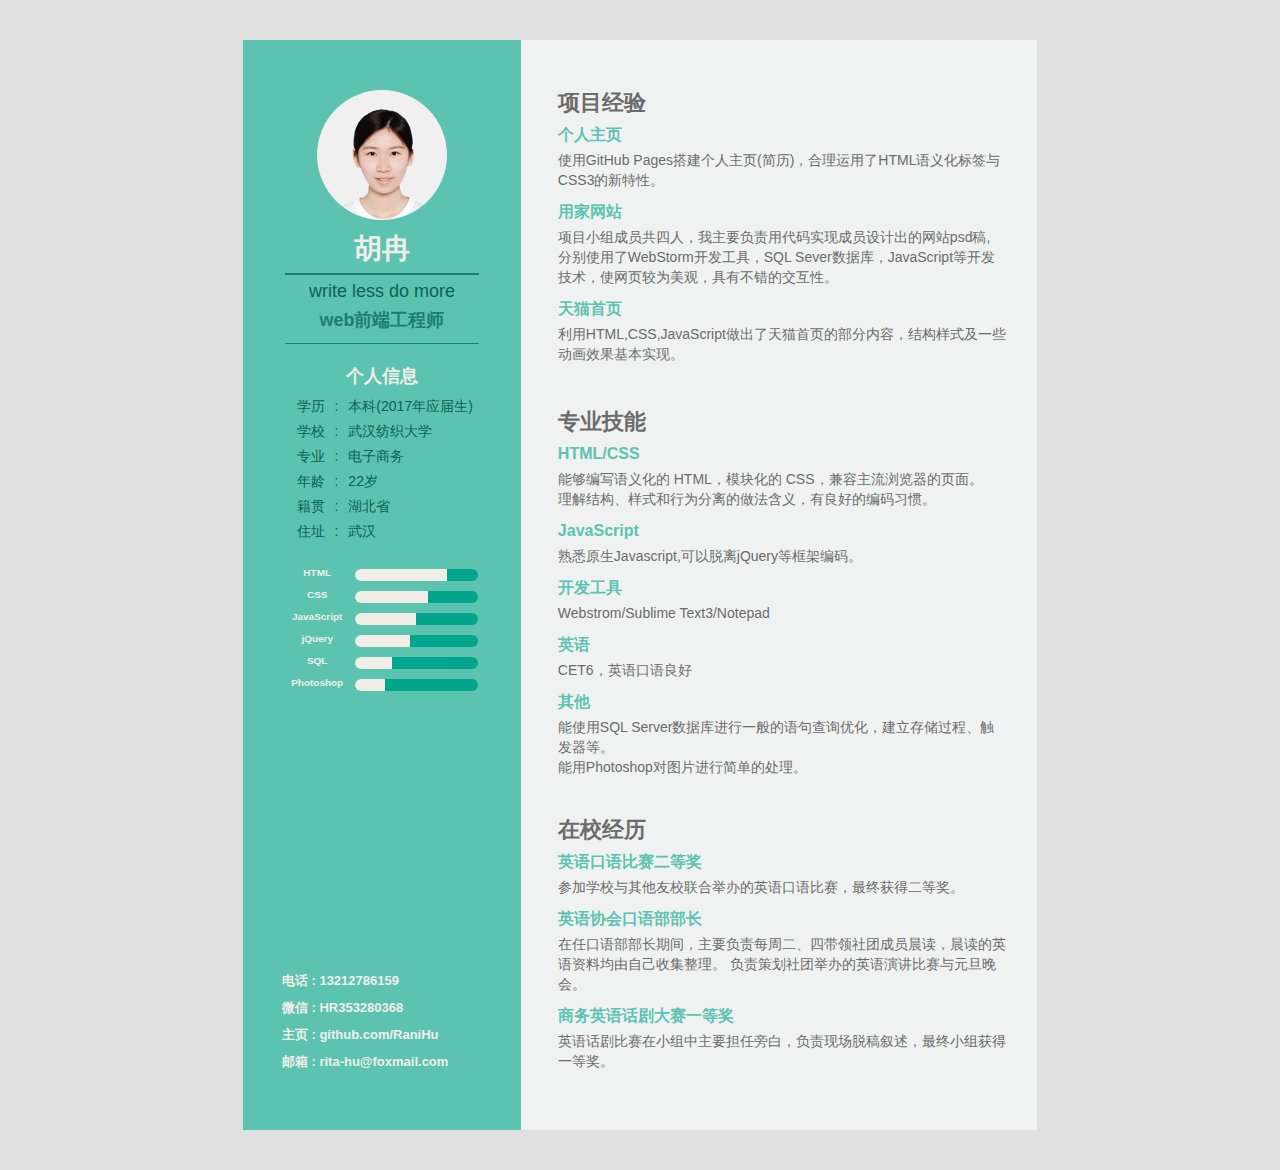
==== index.html @ 0300ed39 "amend experience" ====
<!DOCTYPE html>
<html lang="en">
<head>
    <meta charset="UTF-8">
    <title>胡冉的个人简历</title>
    <link rel="stylesheet"  href="style.css">
</head>
<body>
    <div id="container">
        <!-- 左边个人信息-->
        <div class="sidebar">
            <div class="personal-info">
                <div class="photo">
                    <div class="my-photo"></div>
                    <h2>胡冉</h2>
                </div>
                <div class="job-position">
                    <p>write less do more</p>
                    <h4>web前端工程师</h4>
                </div>
                <div class="basic-info">
                    <h3>个人信息</h3>
                    <ul id="basic-info">
                        <li>学历 : 本科(2017年应届生)</li>
                        <li>学校 : 武汉纺织大学</li>
                        <li>专业 : 电子商务</li>
                        <li>年龄 : 22岁</li>
                        <li>籍贯 : 湖北省</li>
                        <li>住址 : 武汉</li>
                        <li></li>
                    </ul>
                </div>
                <div class="skill">
                    <ul id="skill-tip">
                        <li>
                            <h5 class="skill-name">HTML</h5>
                            <div class="skill-wrap">
                                <div class="skill-bar" style="width:75%" ></div>
                            </div>
                        </li>
                        <li>
                            <h5 class="skill-name">CSS</h5>
                            <div class="skill-wrap">
                                <div class="skill-bar" style="width:60%"></div>
                            </div>
                        </li>
                        <li>
                            <h5 class="skill-name">JavaScript</h5>
                            <div class="skill-wrap">
                                <div class="skill-bar" style="width:50%"></div>
                            </div>
                        </li>
                        <li>
                            <h5 class="skill-name">jQuery</h5>
                            <div class="skill-wrap">
                                <div class="skill-bar" style="width:45%"></div>
                            </div>
                        </li>
                        <li>
                            <h5 class="skill-name">SQL</h5>
                            <div class="skill-wrap">
                                <div class="skill-bar" style="width:30%"></div>
                            </div>
                        </li>
                        <li>
                            <h5 class="skill-name">Photoshop</h5>
                            <div class="skill-wrap">
                                <div class="skill-bar" style="width:25%"></div>
                            </div>
                        </li>
                    </ul>
                </div>
            </div>
            <div class="contact">
                <ul id="contact-me">
                    <li>
                        <p>电话 : 13212786159</p>
                    </li>
                    <li>
                        <p>微信 : HR353280368</p>
                    </li>
                    <li>
                        <p><a href="https://github.com/RaniHu">主页 : github.com/RaniHu</a></p>
                    </li>
                    <li>
                        <p>邮箱 : rita-hu@foxmail.com</p>
                    </li>
                </ul>
            </div>
        </div>
        <!-- 右边个人经历等信息-->
        <div class="main-info">
            <!-- 项目经验-->
            <div class="experience">
                <h1>项目经验</h1>
                <!--<div class="online-cv"><a href="http://ranihu.github.io/CV/">在线简历:ranihu.github.io/CV/</a></div>-->
                <div class="detail-info">
                    <p>个人主页</p>
                    <div class="experience-info">使用GitHub Pages搭建个人主页(简历)，合理运用了HTML语义化标签与CSS3的新特性。</div>
                </div>
                <div class="detail-info">
                    <p>用家网站</p>
                    <div class="experience-info">项目小组成员共四人，我主要负责用代码实现成员设计出的网站psd稿, 分别使用了WebStorm开发工具，SQL Sever数据库，JavaScript等开发技术，使网页较为美观，具有不错的交互性。</div>
                </div>
                <div class="detail-info">
                    <p>天猫首页</p>
                    <div class="experience-info">利用HTML,CSS,JavaScript做出了天猫首页的部分内容，结构样式及一些 动画效果基本实现。</div>
                </div>
            </div>
            <!-- 专业技能-->
            <div class="skill-list">
                <h1>专业技能</h1>
                <div class="detail-info">
                    <p>HTML/CSS</p>
                    <div class="skill-info">
                        <ul>
                        <li>能够编写语义化的 HTML，模块化的 CSS，兼容主流浏览器的页面。</li>
                        <li>理解结构、样式和行为分离的做法含义，有良好的编码习惯。</li>
                        </ul>
                    </div>
                </div>
                <div class="detail-info">
                    <p>JavaScript</p>
                    <div class="skill-info">
                        <ul>
                        <li>熟悉原生Javascript,可以脱离jQuery等框架编码。</li>
                        <!--<li>能运用模块化、面向对象的方式编程。</li>-->
                        </ul>
                    </div>
                </div>
                <div class="detail-info">
                    <p>开发工具</p>
                    <div class="skill-info">
                        <ul>
                        <li>Webstrom/Sublime Text3/Notepad</li>
                        </ul>
                    </div>
                </div>
                <div class="detail-info">
                    <p>英语</p>
                    <div class="skill-info">
                        <ul>
                        <li>CET6，英语口语良好</li>
                        </ul>
                    </div>
                </div>
                <div class="detail-info">
                    <p>其他</p>
                    <div class="skill-info">
                        <ul>
                        <!--<li>在项目中使用过 Less / Sass / TypeScript等预处理/后处理工具。</li>-->
                        <li>能使用SQL Server数据库进行一般的语句查询优化，建立存储过程、触发器等。</li>
                        <li>能用Photoshop对图片进行简单的处理。</li>
                        </ul>
                    </div>
                </div>
            </div>
            <!-- 教育背景/获奖-->
            <div class="award">
                <h1>在校经历</h1>
                <div class="detail-info">
                    <p>英语口语比赛二等奖</p>
                    <div class="award-info">
                        参加学校与其他友校联合举办的英语口语比赛，最终获得二等奖。
                    </div>
                </div>
                <div class="detail-info">
                    <p>英语协会口语部部长</p>
                    <div class="award-info">
                        在任口语部部长期间，主要负责每周二、四带领社团成员晨读，晨读的英语资料均由自己收集整理。
                        负责策划社团举办的英语演讲比赛与元旦晚会。
                    </div>
                </div>
                <div class="detail-info">
                    <p>商务英语话剧大赛一等奖</p>

                    <div class="award-info">
                        英语话剧比赛在小组中主要担任旁白，负责现场脱稿叙述，最终小组获得一等奖。
                    </div>
                </div>
            </div>

    </div>



</body>
</html>
---- style.css ----
*{
    margin: 0;
    padding:0;
}
body{
    font-family: "Microsoft YaHei", tahoma, arial, 'Hiragino Sans GB', '\5b8b\4f53', sans-serif;
    min-width: 1080px;
    background-color:  #e0e0e0;
    cursor: default;


}
li{
    list-style-type: none;
}

/*�������*/
#container{
    width: 794px;
    height: 1090px;
    margin: 40px auto;
    background-color: #f0f2f1;
    position: relative;
}
/*�����������Ϣ*/
.sidebar{
    width:35%;
    height: 100%;
    background-color: #5dc3b1;
    float: left;
}
.sidebar .personal-info{
    width: 100%;
    height: 70%;
    margin-top: 50px;

}
.sidebar h4{
    color:#1d7d71 ;
    text-align: center;
    font-size: 18px;
    /*margin-top: 8px;*/
}
.sidebar .personal-info p{
    text-align: center;
    color: #096254;
    font-size: 18px;
    margin: 6px auto;

}
/*��Ƭ*/
.sidebar .personal-info .photo{
    width: 70%;
    height: 24%;
    margin: 0 auto;
    border-bottom: 2px solid #1d7d71;
    text-align: center;

}
.sidebar .personal-info .photo .my-photo{
    width:130px;
    height: 130px;
    border-radius: 50%;
    margin:auto;
    background: url("img/photo.jpg") no-repeat center  #f0f2f1;
}
.sidebar .personal-info .photo h2{
     color:#f1eee8;
     font-weight: 600;
     font-size: 28px;
     margin-top: 10px;
 }
/*ְλ*/
.sidebar .personal-info .job-position{
    width: 70%;
    height: 7%;
    margin: 0 auto;
    padding-bottom: 8px;
    border-bottom: 1px solid #218175;

}

.sidebar  h3{
    text-align: center;
    color:#f1eee8;
    font-size: 18px;
    margin-top: 20px;
    /*letter-spacing: 1px;*/
}
/*������ϸ��Ϣ*/
.sidebar .basic-info{
    width: 70%;
    height: 24%;
    margin: 15px auto;
    word-spacing: 6px;
    font-size: 14px;
    color: #096254;

}
.sidebar #basic-info{
    margin-top: 10px;
    margin-left: 12px;
}

.sidebar #basic-info li{
    height: 25px;

}

/*���ܵ�*/
.sidebar .personal-info .skill{
    width: 70%;
    height: 30%;
    margin: 0 auto;
    text-align: center;

}

.personal-info .skill #skill-tip{
    margin-top: 15px;
}
.personal-info .skill #skill-tip li{
    display: block;
    float: left;
    width: 100%;
    height: 20px;
    line-height: 20px;
    font-size: 12px;
    margin: 1px auto;

}
.personal-info .skill #skill-tip li .skill-name{
    float: left;
    color: #f1eee8;
    line-height: 20px;
    width: 65px;
    text-align: c;
}

.personal-info .skill #skill-tip li .skill-wrap{
    float: left;
    width: 123px;
    height: 12px;
    border-radius: 15px;
    background-color:#00A58C;
    margin-top: 6px;
    margin-left: 5px;
}
.personal-info .skill #skill-tip li .skill-bar{
    background-color:#f1eee8 ;
    height: 12px;
    border-radius: 15px 0 0 15px;


}

/*��ϵ��ʽ*/
.sidebar .contact{
    width: 85%;
    /*height: 26%;*/
    margin: 0 auto;
    /*border-top: 1px solid #218175;*/
    text-align: center;
}

#contact-me{
    margin-top: 112px;
    margin-left: 18px;
}
#contact-me li{
    height: 15px;
    float: left;
    color: #f1eee8;
    font-weight: bold;
    font-size: 13px;
    text-align: left;
    margin: 6px 0;
}

#contact-me li p{
    float: left;
    line-height: 20px;
}
#contact-me a{
    color: #f1eee8;
    text-decoration: none;
}

/*��Ҫ���˾�������Ϣ*/
.main-info{
    width:65%;
    height: 100%;
    background-color:#f0f2f1 ;
    float: left;

}
.main-info h1{
    font-size: 22px;
    color: #6c6b6b;
    margin:5px 6px ;
}

.main-info p{
    height: 15px;
    font-size:16px;
    font-weight: bold;
    color: #5dc3b1;
    margin: 10px 6px;
    padding-top: 2px;


}
.main-info div{
    font-size: 14px;
    color: #6b6b6b;
    margin-left: 6px;
    margin-top: 8px;
    line-height: 20px;

}
/*�񽱾���*/
.main-info .award{
    height: 24%;
    width: 88%;
    margin: 0 auto;
    padding-top: 15px;

}

/*��Ŀ����*/
.main-info .experience{
    width: 88%;
    height: 27%;
    margin: 0 auto;
    padding-top: 48px;

}

.main-info .detail-info{
    margin: 10px 0;
}
.main-info .experience  h1{
    width: 190px;
    /*float: left;*/
}
.online-cv {
    display: block;
    color: #5dc3b1;
    font-size: 14px;
    font-weight: bold;
}
.online-cv a{
    color: #5dc3b1;
    text-decoration: none;
}

/*�����嵥*/
.main-info .skill-list{
    width: 88%;
    height: 36%;
    margin: 0 auto;
    padding-top: 25px;
}
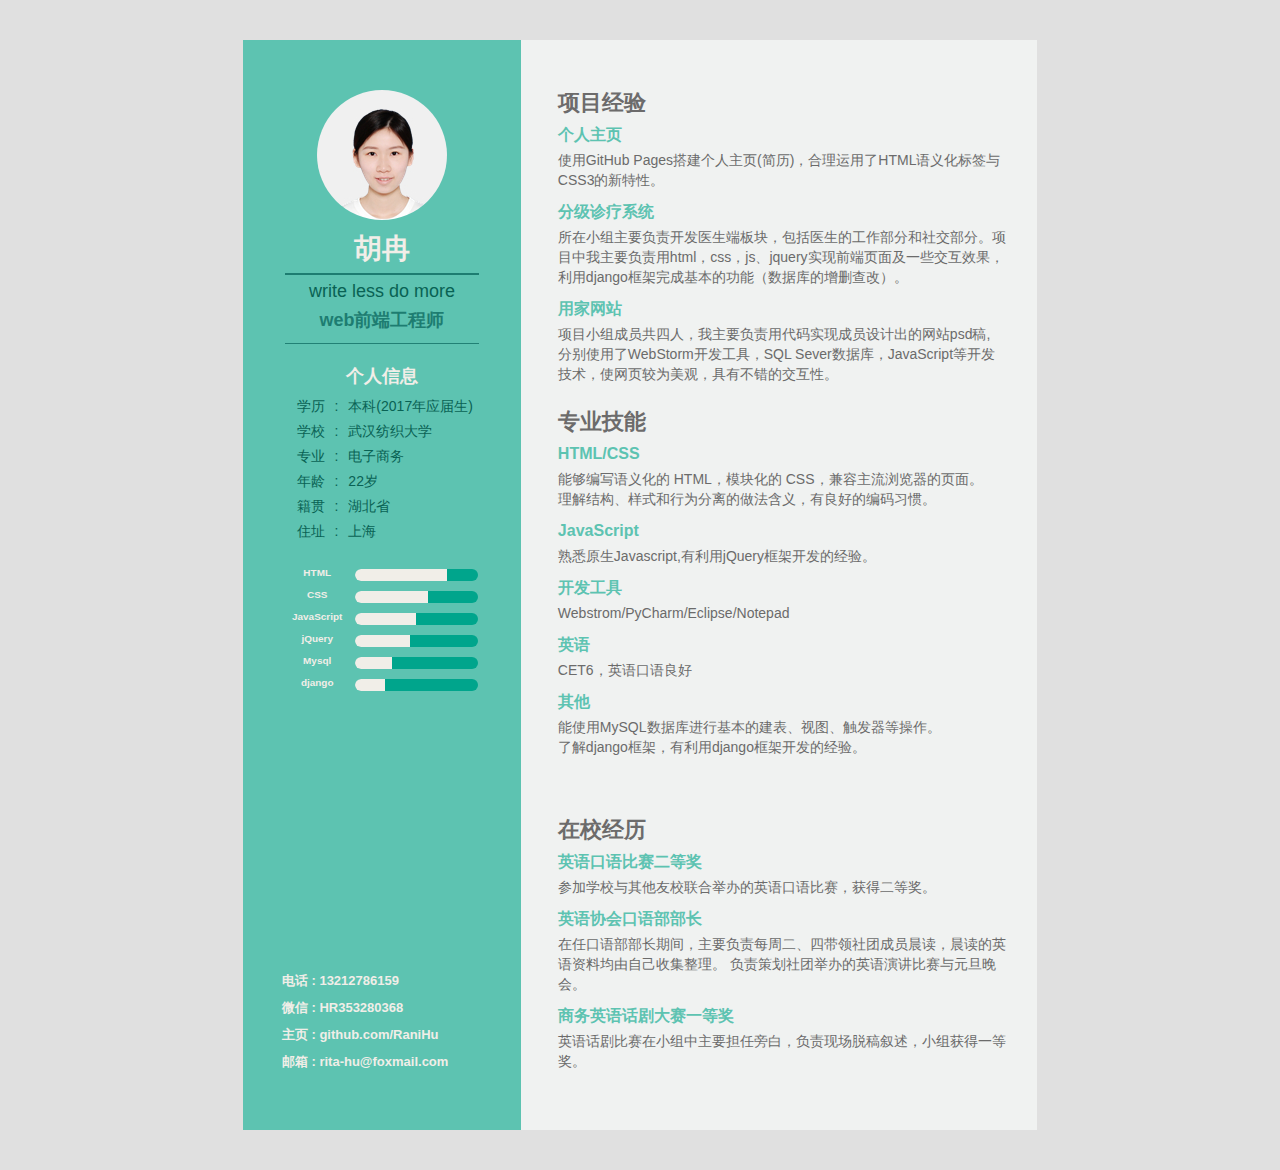
==== commit 35d62271: "add experiences" ====
--- a/index.html
+++ b/index.html
@@ -26,7 +26,7 @@
                         <li>专业 : 电子商务</li>
                         <li>年龄 : 22岁</li>
                         <li>籍贯 : 湖北省</li>
-                        <li>住址 : 武汉</li>
+                        <li>住址 : 上海</li>
                         <li></li>
                     </ul>
                 </div>
@@ -57,13 +57,13 @@
                             </div>
                         </li>
                         <li>
-                            <h5 class="skill-name">SQL</h5>
+                            <h5 class="skill-name">Mysql</h5>
                             <div class="skill-wrap">
                                 <div class="skill-bar" style="width:30%"></div>
                             </div>
                         </li>
                         <li>
-                            <h5 class="skill-name">Photoshop</h5>
+                            <h5 class="skill-name">django</h5>
                             <div class="skill-wrap">
                                 <div class="skill-bar" style="width:25%"></div>
                             </div>
@@ -99,12 +99,12 @@
                     <div class="experience-info">使用GitHub Pages搭建个人主页(简历)，合理运用了HTML语义化标签与CSS3的新特性。</div>
                 </div>
                 <div class="detail-info">
+                    <p>分级诊疗系统</p>
+                    <div class="experience-info">所在小组主要负责开发医生端板块，包括医生的工作部分和社交部分。项目中我主要负责用html，css，js、jquery实现前端页面及一些交互效果，利用django框架完成基本的功能（数据库的增删查改）。</div>
+                </div>
+                <div class="detail-info">
                     <p>用家网站</p>
                     <div class="experience-info">项目小组成员共四人，我主要负责用代码实现成员设计出的网站psd稿, 分别使用了WebStorm开发工具，SQL Sever数据库，JavaScript等开发技术，使网页较为美观，具有不错的交互性。</div>
-                </div>
-                <div class="detail-info">
-                    <p>天猫首页</p>
-                    <div class="experience-info">利用HTML,CSS,JavaScript做出了天猫首页的部分内容，结构样式及一些 动画效果基本实现。</div>
                 </div>
             </div>
             <!-- 专业技能-->
@@ -123,7 +123,7 @@
                     <p>JavaScript</p>
                     <div class="skill-info">
                         <ul>
-                        <li>熟悉原生Javascript,可以脱离jQuery等框架编码。</li>
+                        <li>熟悉原生Javascript,有利用jQuery框架开发的经验。</li>
                         <!--<li>能运用模块化、面向对象的方式编程。</li>-->
                         </ul>
                     </div>
@@ -132,7 +132,7 @@
                     <p>开发工具</p>
                     <div class="skill-info">
                         <ul>
-                        <li>Webstrom/Sublime Text3/Notepad</li>
+                        <li>Webstrom/PyCharm/Eclipse/Notepad</li>
                         </ul>
                     </div>
                 </div>
@@ -149,8 +149,8 @@
                     <div class="skill-info">
                         <ul>
                         <!--<li>在项目中使用过 Less / Sass / TypeScript等预处理/后处理工具。</li>-->
-                        <li>能使用SQL Server数据库进行一般的语句查询优化，建立存储过程、触发器等。</li>
-                        <li>能用Photoshop对图片进行简单的处理。</li>
+                        <li>能使用MySQL数据库进行基本的建表、视图、触发器等操作。</li>
+                        <li>了解django框架，有利用django框架开发的经验。</li>
                         </ul>
                     </div>
                 </div>
@@ -161,7 +161,7 @@
                 <div class="detail-info">
                     <p>英语口语比赛二等奖</p>
                     <div class="award-info">
-                        参加学校与其他友校联合举办的英语口语比赛，最终获得二等奖。
+                        参加学校与其他友校联合举办的英语口语比赛，获得二等奖。
                     </div>
                 </div>
                 <div class="detail-info">
@@ -175,7 +175,7 @@
                     <p>商务英语话剧大赛一等奖</p>
 
                     <div class="award-info">
-                        英语话剧比赛在小组中主要担任旁白，负责现场脱稿叙述，最终小组获得一等奖。
+                        英语话剧比赛在小组中主要担任旁白，负责现场脱稿叙述，小组获得一等奖。
                     </div>
                 </div>
             </div>
@@ -184,5 +184,6 @@
 
 
 
+</div>
 </body>
 </html>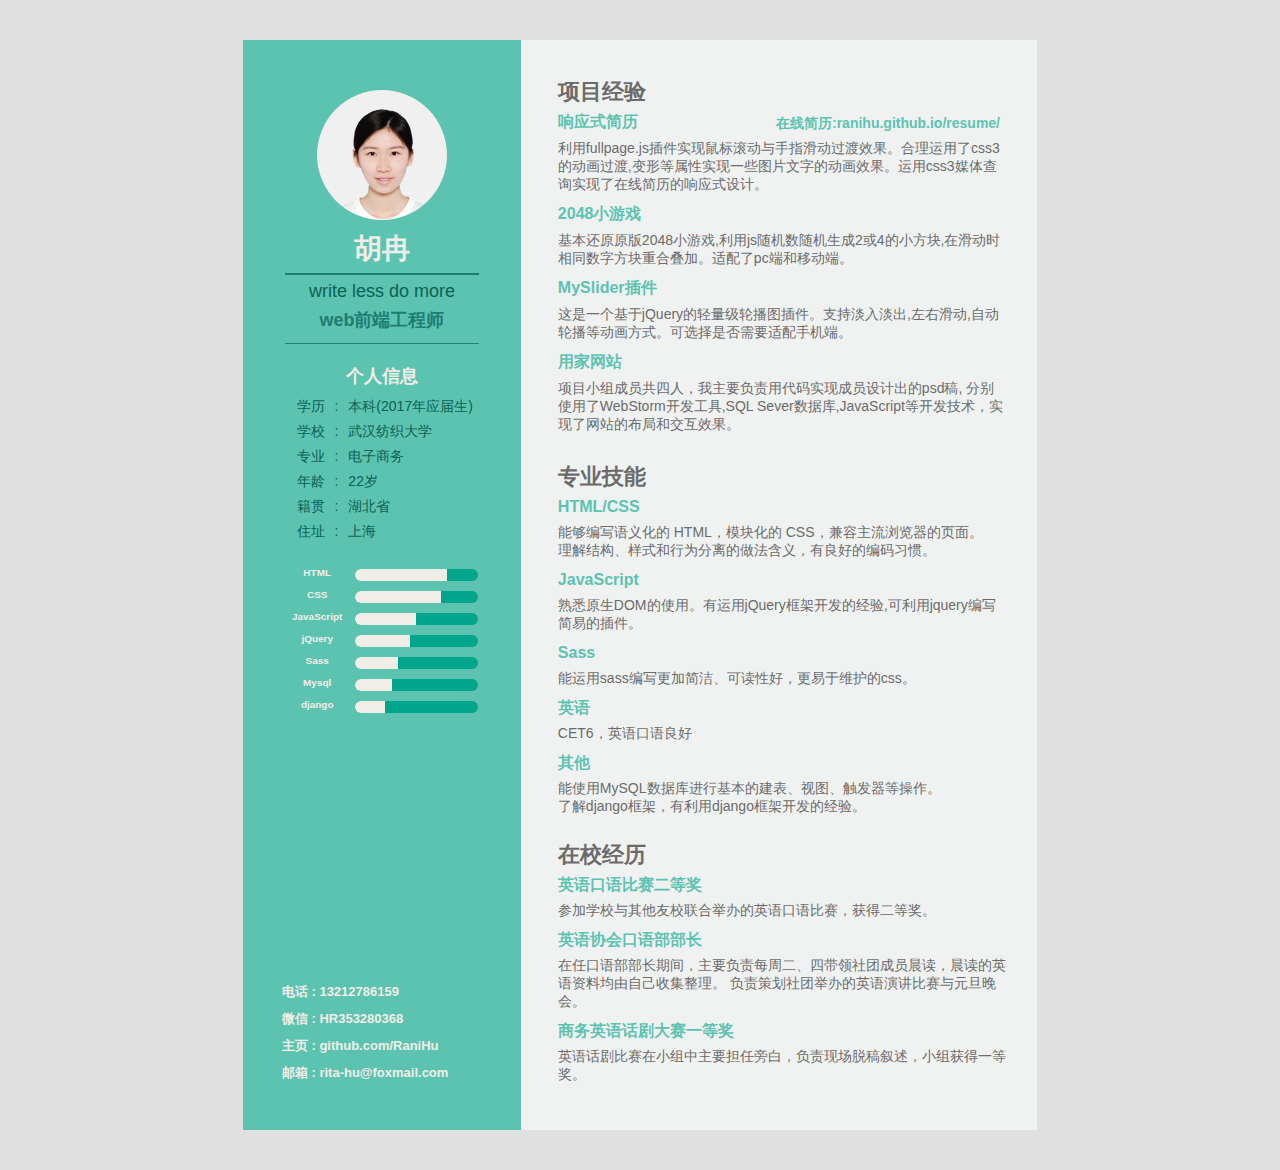
==== commit 9e737a4d: "修改项目经验" ====
--- a/index.html
+++ b/index.html
@@ -41,7 +41,7 @@
                         <li>
                             <h5 class="skill-name">CSS</h5>
                             <div class="skill-wrap">
-                                <div class="skill-bar" style="width:60%"></div>
+                                <div class="skill-bar" style="width:70%"></div>
                             </div>
                         </li>
                         <li>
@@ -57,6 +57,11 @@
                             </div>
                         </li>
                         <li>
+                            <h5 class="skill-name">Sass</h5>
+                            <div class="skill-wrap">
+                                <div class="skill-bar" style="width:35%"></div>
+                            </div>
+                        </li><li>
                             <h5 class="skill-name">Mysql</h5>
                             <div class="skill-wrap">
                                 <div class="skill-bar" style="width:30%"></div>
@@ -86,6 +91,7 @@
                         <p>邮箱 : rita-hu@foxmail.com</p>
                     </li>
                 </ul>
+                <div class="clearfix"></div>
             </div>
         </div>
         <!-- 右边个人经历等信息-->
@@ -93,18 +99,25 @@
             <!-- 项目经验-->
             <div class="experience">
                 <h1>项目经验</h1>
-                <!--<div class="online-cv"><a href="http://ranihu.github.io/CV/">在线简历:ranihu.github.io/CV/</a></div>-->
-                <div class="detail-info">
-                    <p>个人主页</p>
-                    <div class="experience-info">使用GitHub Pages搭建个人主页(简历)，合理运用了HTML语义化标签与CSS3的新特性。</div>
-                </div>
-                <div class="detail-info">
-                    <p>分级诊疗系统</p>
-                    <div class="experience-info">所在小组主要负责开发医生端板块，包括医生的工作部分和社交部分。项目中我主要负责用html，css，js、jquery实现前端页面及一些交互效果，利用django框架完成基本的功能（数据库的增删查改）。</div>
-                </div>
-                <div class="detail-info">
-                    <p>用家网站</p>
-                    <div class="experience-info">项目小组成员共四人，我主要负责用代码实现成员设计出的网站psd稿, 分别使用了WebStorm开发工具，SQL Sever数据库，JavaScript等开发技术，使网页较为美观，具有不错的交互性。</div>
+                <div class="online-cv"><a href="http://ranihu.github.io/resume/">在线简历:ranihu.github.io/resume/</a></div>
+                <div class="detail-info">
+                    <a href="https://github.com/RaniHu/resume">响应式简历</a>
+                    <div class="experience-info">利用fullpage.js插件实现鼠标滚动与手指滑动过渡效果。合理运用了css3的动画过渡,变形等属性实现一些图片文字的动画效果。运用css3媒体查询实现了在线简历的响应式设计。
+                    </div>
+                </div>
+                <div class="detail-info">
+                    <a href="https://ranihu.github.io/2048/">2048小游戏</a>
+                    <div class="experience-info">基本还原原版2048小游戏,利用js随机数随机生成2或4的小方块,在滑动时相同数字方块重合叠加。适配了pc端和移动端。
+                    </div>
+                </div> <div class="detail-info">
+                    <a href="https://ranihu.github.io/myslider/">MySlider插件</a>
+                    <div class="experience-info">这是一个基于jQuery的轻量级轮播图插件。支持淡入淡出,左右滑动,自动轮播等动画方式。可选择是否需要适配手机端。
+                    </div>
+                </div>
+                <div class="detail-info">
+                    <a href="http://ranihu.github.io/usehome/">用家网站</a>
+                    <div class="experience-info">项目小组成员共四人，我主要负责用代码实现成员设计出的psd稿, 分别使用了WebStorm开发工具,SQL Sever数据库,JavaScript等开发技术，实现了网站的布局和交互效果。
+                    </div>
                 </div>
             </div>
             <!-- 专业技能-->
@@ -123,16 +136,16 @@
                     <p>JavaScript</p>
                     <div class="skill-info">
                         <ul>
-                        <li>熟悉原生Javascript,有利用jQuery框架开发的经验。</li>
-                        <!--<li>能运用模块化、面向对象的方式编程。</li>-->
-                        </ul>
-                    </div>
-                </div>
-                <div class="detail-info">
-                    <p>开发工具</p>
-                    <div class="skill-info">
-                        <ul>
-                        <li>Webstrom/PyCharm/Eclipse/Notepad</li>
+                        <li>熟悉原生DOM的使用。有运用jQuery框架开发的经验,可利用jquery编写简易的插件。</li>
+                        </ul>
+                    </div>
+                </div>
+                <div class="detail-info">
+                    <p>Sass</p>
+                    <div class="skill-info">
+                        <ul>
+                        <li>能运用sass编写更加简洁、可读性好，更易于维护的css。
+                        </li>
                         </ul>
                     </div>
                 </div>
--- a/style.css
+++ b/style.css
@@ -7,11 +7,15 @@
     min-width: 1080px;
     background-color:  #e0e0e0;
     cursor: default;
-
-
+}
+a{
+    text-decoration: none;
 }
 li{
     list-style-type: none;
+}
+.clearfix{
+    clear: both;
 }
 
 /*�������*/
@@ -134,7 +138,7 @@
     color: #f1eee8;
     line-height: 20px;
     width: 65px;
-    text-align: c;
+    text-align: center;
 }
 
 .personal-info .skill #skill-tip li .skill-wrap{
@@ -157,14 +161,14 @@
 /*��ϵ��ʽ*/
 .sidebar .contact{
     width: 85%;
-    /*height: 26%;*/
-    margin: 0 auto;
-    /*border-top: 1px solid #218175;*/
-    text-align: center;
+    margin: 0 auto;
+    text-align: center;
+    padding-top: 123px;
+
 }
 
 #contact-me{
-    margin-top: 112px;
+    height: 108px;
     margin-left: 18px;
 }
 #contact-me li{
@@ -174,7 +178,8 @@
     font-weight: bold;
     font-size: 13px;
     text-align: left;
-    margin: 6px 0;
+    padding: 6px 0;
+
 }
 
 #contact-me li p{
@@ -200,7 +205,7 @@
     margin:5px 6px ;
 }
 
-.main-info p{
+.main-info p,.experience a{
     height: 15px;
     font-size:16px;
     font-weight: bold;
@@ -215,7 +220,7 @@
     color: #6b6b6b;
     margin-left: 6px;
     margin-top: 8px;
-    line-height: 20px;
+    line-height: 18px;
 
 }
 /*�񽱾���*/
@@ -223,17 +228,20 @@
     height: 24%;
     width: 88%;
     margin: 0 auto;
-    padding-top: 15px;
+    padding-top: 30px;
 
 }
 
 /*��Ŀ����*/
 .main-info .experience{
     width: 88%;
-    height: 27%;
-    margin: 0 auto;
-    padding-top: 48px;
-
+    height: 35%;
+    margin: 0 auto;
+    padding-top: 38px;
+
+}
+.main-info .experience .detail-info {
+    margin: 12px auto;
 }
 
 .main-info .detail-info{
@@ -246,10 +254,10 @@
 .online-cv {
     display: block;
     color: #5dc3b1;
+    font-weight: bold;
+}
+.online-cv a{
     font-size: 14px;
-    font-weight: bold;
-}
-.online-cv a{
     color: #5dc3b1;
     text-decoration: none;
 }
@@ -257,7 +265,11 @@
 /*�����嵥*/
 .main-info .skill-list{
     width: 88%;
-    height: 36%;
-    margin: 0 auto;
-    padding-top: 25px;
-}
+    height: 32%;
+    margin: 0 auto;
+    padding-top: 3px;
+}
+
+.online-cv{
+    float: right;
+}
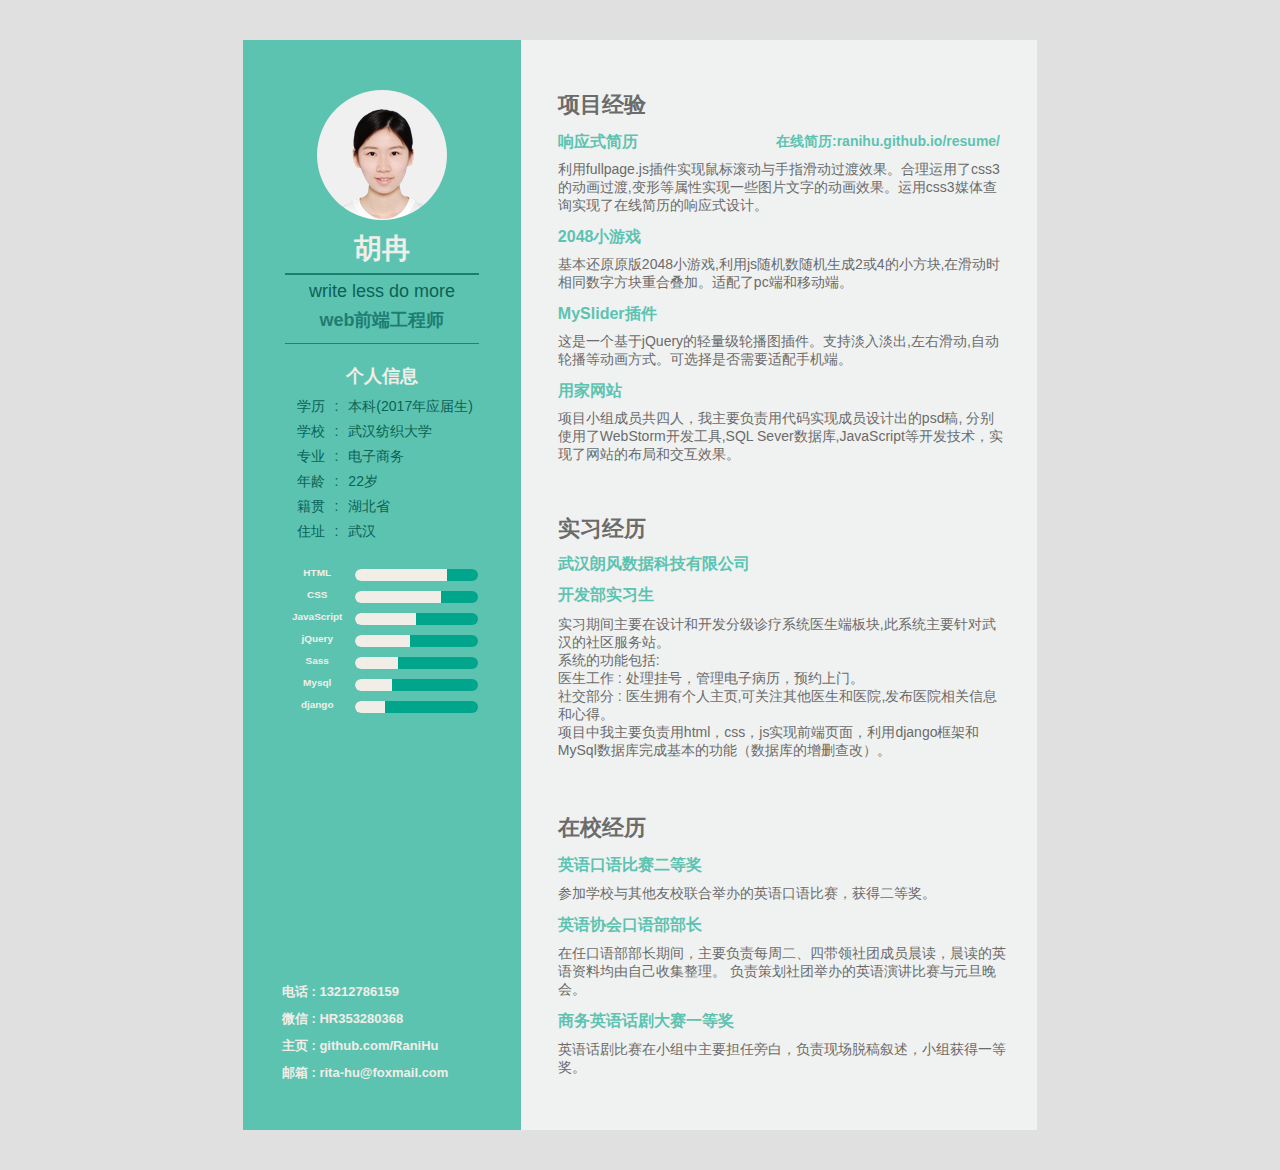
==== commit e8c07834: "增加实习经历" ====
--- a/index.html
+++ b/index.html
@@ -26,7 +26,7 @@
                         <li>专业 : 电子商务</li>
                         <li>年龄 : 22岁</li>
                         <li>籍贯 : 湖北省</li>
-                        <li>住址 : 上海</li>
+                        <li>住址 : 武汉</li>
                         <li></li>
                     </ul>
                 </div>
@@ -122,17 +122,22 @@
             </div>
             <!-- 专业技能-->
             <div class="skill-list">
-                <h1>专业技能</h1>
-                <div class="detail-info">
-                    <p>HTML/CSS</p>
-                    <div class="skill-info">
+                <h1>实习经历</h1>
+                <div class="detail-info">
+                    <h2>武汉朗风数据科技有限公司</h2>
+                    <h3>开发部实习生</h3>
+                    <p>实习期间主要在设计和开发分级诊疗系统医生端板块,此系统主要针对武汉的社区服务站。<br/>
+                        系统的功能包括:<br/>医生工作 : 处理挂号，管理电子病历，预约上门。<br/>
+                        社交部分 : 医生拥有个人主页,可关注其他医生和医院,发布医院相关信息和心得。<br/>
+                        项目中我主要负责用html，css，js实现前端页面，利用django框架和MySql数据库完成基本的功能（数据库的增删查改）。</p>
+                    <!--<div class="skill-info">
                         <ul>
                         <li>能够编写语义化的 HTML，模块化的 CSS，兼容主流浏览器的页面。</li>
                         <li>理解结构、样式和行为分离的做法含义，有良好的编码习惯。</li>
                         </ul>
-                    </div>
-                </div>
-                <div class="detail-info">
+                    </div>-->
+                </div>
+                <!--<div class="detail-info">
                     <p>JavaScript</p>
                     <div class="skill-info">
                         <ul>
@@ -161,12 +166,12 @@
                     <p>其他</p>
                     <div class="skill-info">
                         <ul>
-                        <!--<li>在项目中使用过 Less / Sass / TypeScript等预处理/后处理工具。</li>-->
+                        &lt;!&ndash;<li>在项目中使用过 Less / Sass / TypeScript等预处理/后处理工具。</li>&ndash;&gt;
                         <li>能使用MySQL数据库进行基本的建表、视图、触发器等操作。</li>
                         <li>了解django框架，有利用django框架开发的经验。</li>
                         </ul>
                     </div>
-                </div>
+                </div>-->
             </div>
             <!-- 教育背景/获奖-->
             <div class="award">
--- a/style.css
+++ b/style.css
@@ -17,6 +17,14 @@
 .clearfix{
     clear: both;
 }
+
+h2,h3{
+    font-size:16px;
+    font-weight: bold;
+    color: #5dc3b1;
+    margin: 10px 6px;
+}
+
 
 /*�������*/
 #container{
@@ -205,8 +213,8 @@
     margin:5px 6px ;
 }
 
-.main-info p,.experience a{
-    height: 15px;
+.main-info .contact  p, .experience a , .award p{
+    height: 20px;
     font-size:16px;
     font-weight: bold;
     color: #5dc3b1;
@@ -215,12 +223,12 @@
 
 
 }
-.main-info div{
+.main-info div , .skill-list p{
     font-size: 14px;
     color: #6b6b6b;
     margin-left: 6px;
     margin-top: 8px;
-    line-height: 18px;
+    /*line-height: 18px;*/
 
 }
 /*�񽱾���*/
@@ -228,16 +236,16 @@
     height: 24%;
     width: 88%;
     margin: 0 auto;
-    padding-top: 30px;
+    padding-top: 26px;
 
 }
 
 /*��Ŀ����*/
 .main-info .experience{
     width: 88%;
-    height: 35%;
-    margin: 0 auto;
-    padding-top: 38px;
+    height: 38%;
+    margin: 0 auto;
+    padding-top: 45px;
 
 }
 .main-info .experience .detail-info {
@@ -265,9 +273,9 @@
 /*�����嵥*/
 .main-info .skill-list{
     width: 88%;
-    height: 32%;
-    margin: 0 auto;
-    padding-top: 3px;
+    height: 25%;
+    margin: 0 auto;
+    padding-top: 10px;
 }
 
 .online-cv{
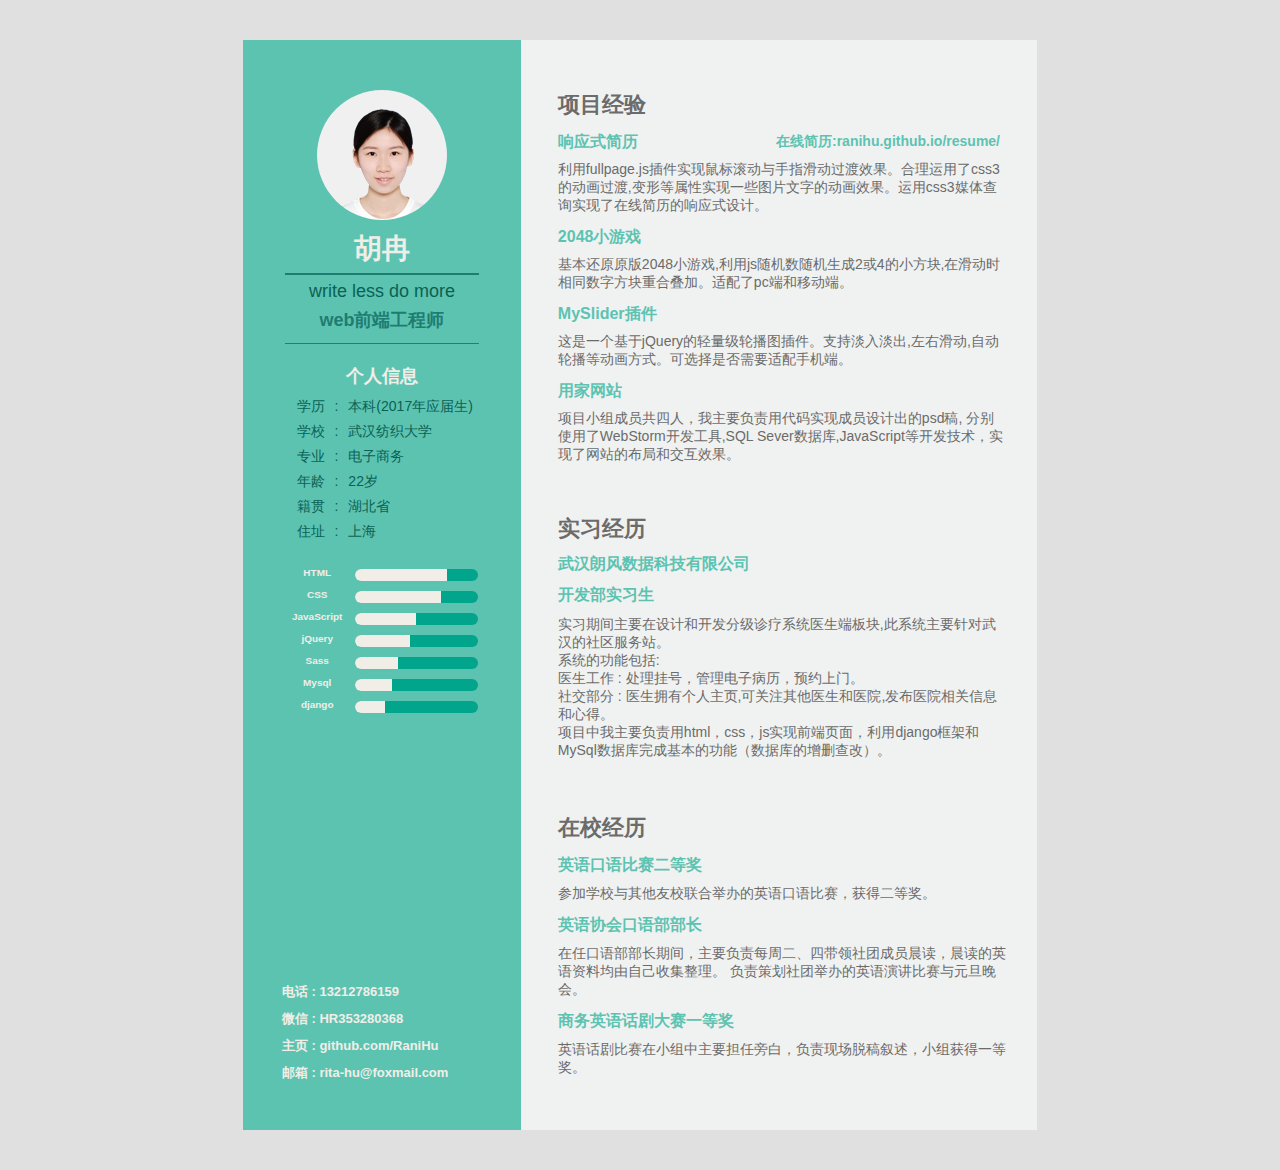
==== commit a6f6d36a: "更改地址" ====
--- a/index.html
+++ b/index.html
@@ -1,4 +1,4 @@
-<!DOCTYPE html>
+﻿<!DOCTYPE html>
 <html lang="en">
 <head>
     <meta charset="UTF-8">
@@ -26,7 +26,7 @@
                         <li>专业 : 电子商务</li>
                         <li>年龄 : 22岁</li>
                         <li>籍贯 : 湖北省</li>
-                        <li>住址 : 武汉</li>
+                        <li>住址 : 上海</li>
                         <li></li>
                     </ul>
                 </div>
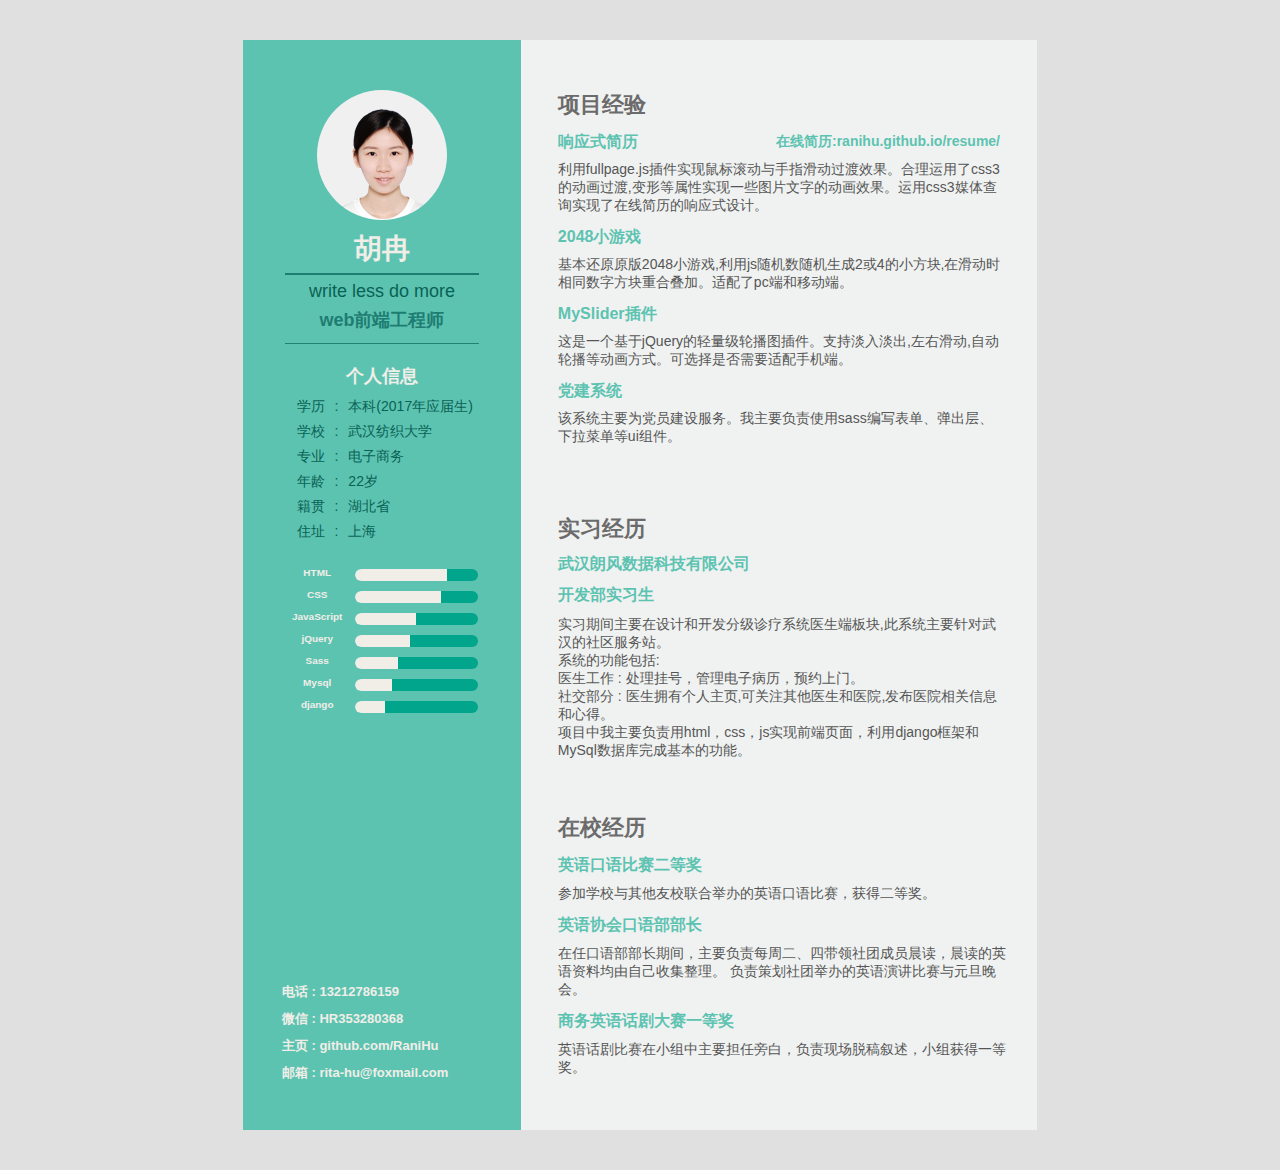
==== commit be979659: "修改作品" ====
--- a/index.html
+++ b/index.html
@@ -115,8 +115,8 @@
                     </div>
                 </div>
                 <div class="detail-info">
-                    <a href="http://ranihu.github.io/usehome/">用家网站</a>
-                    <div class="experience-info">项目小组成员共四人，我主要负责用代码实现成员设计出的psd稿, 分别使用了WebStorm开发工具,SQL Sever数据库,JavaScript等开发技术，实现了网站的布局和交互效果。
+                    <a>党建系统</a>
+                    <div class="experience-info">该系统主要为党员建设服务。我主要负责使用sass编写表单、弹出层、下拉菜单等ui组件。
                     </div>
                 </div>
             </div>
@@ -129,7 +129,7 @@
                     <p>实习期间主要在设计和开发分级诊疗系统医生端板块,此系统主要针对武汉的社区服务站。<br/>
                         系统的功能包括:<br/>医生工作 : 处理挂号，管理电子病历，预约上门。<br/>
                         社交部分 : 医生拥有个人主页,可关注其他医生和医院,发布医院相关信息和心得。<br/>
-                        项目中我主要负责用html，css，js实现前端页面，利用django框架和MySql数据库完成基本的功能（数据库的增删查改）。</p>
+                        项目中我主要负责用html，css，js实现前端页面，利用django框架和MySql数据库完成基本的功能。</p>
                     <!--<div class="skill-info">
                         <ul>
                         <li>能够编写语义化的 HTML，模块化的 CSS，兼容主流浏览器的页面。</li>
--- a/style.css
+++ b/style.css
@@ -10,6 +10,9 @@
 }
 a{
     text-decoration: none;
+}
+a:hover{
+    text-decoration: underline;
 }
 li{
     list-style-type: none;
@@ -225,7 +228,7 @@
 }
 .main-info div , .skill-list p{
     font-size: 14px;
-    color: #6b6b6b;
+    color: #565656;
     margin-left: 6px;
     margin-top: 8px;
     /*line-height: 18px;*/
@@ -255,10 +258,10 @@
 .main-info .detail-info{
     margin: 10px 0;
 }
-.main-info .experience  h1{
-    width: 190px;
-    /*float: left;*/
-}
+.main-info .detail-info a:hover{
+    text-decoration: underline;
+}
+
 .online-cv {
     display: block;
     color: #5dc3b1;
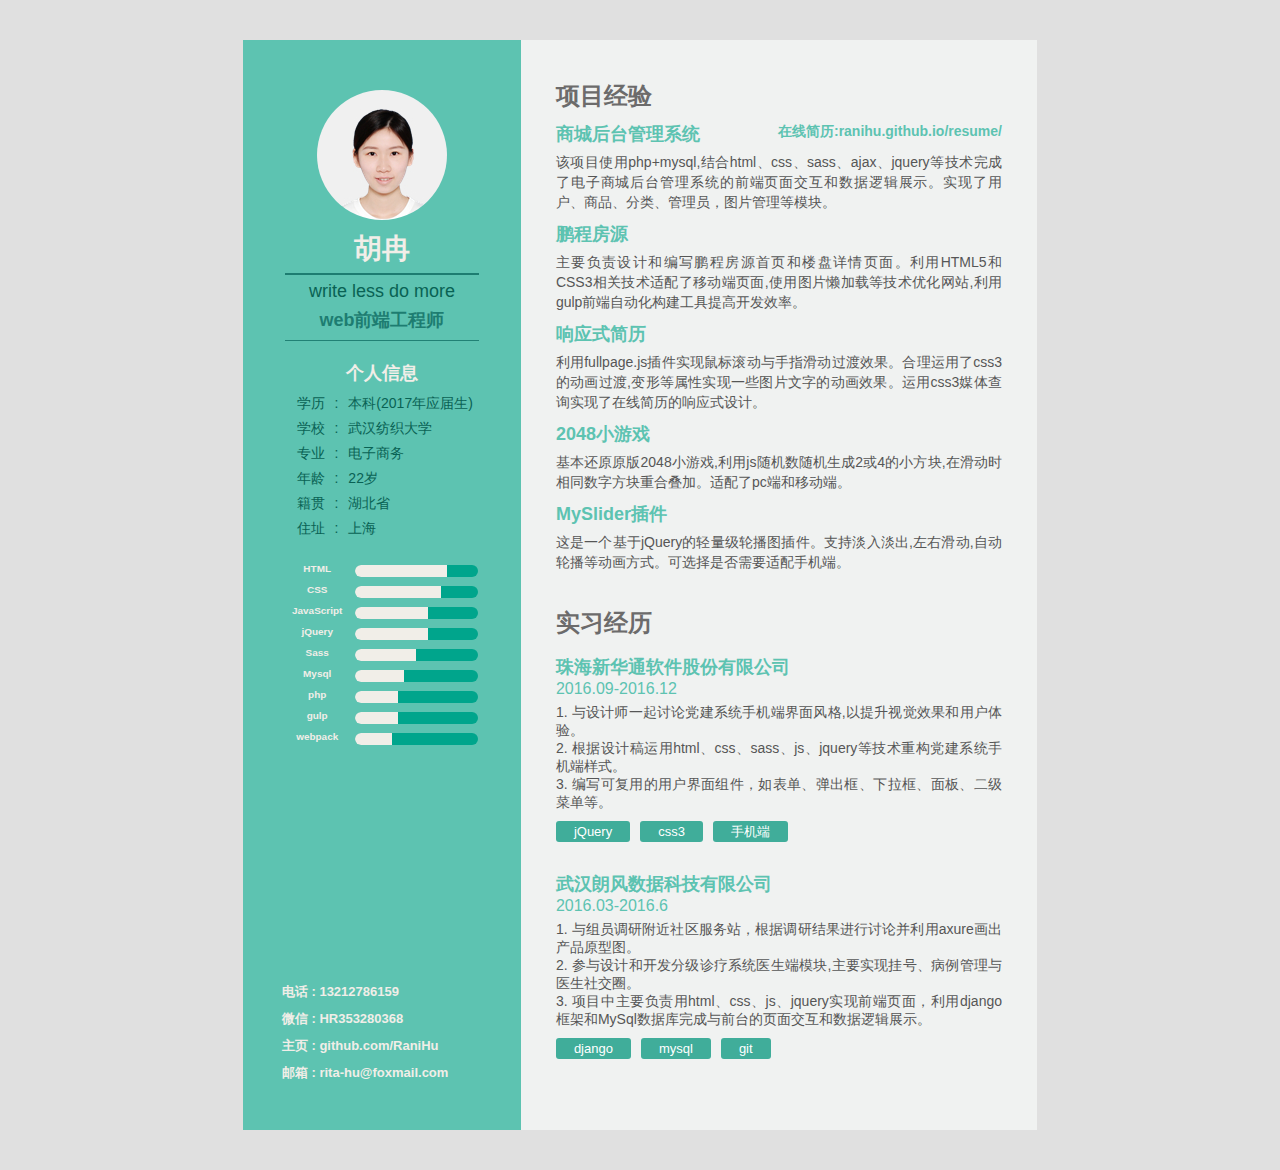
==== commit 4ba0a704: "增加项目经验和实习经历" ====
--- a/index.html
+++ b/index.html
@@ -3,203 +3,214 @@
 <head>
     <meta charset="UTF-8">
     <title>胡冉的个人简历</title>
-    <link rel="stylesheet"  href="style.css">
+    <link rel="stylesheet" href="css/style.css">
 </head>
 <body>
-    <div id="container">
-        <!-- 左边个人信息-->
-        <div class="sidebar">
+<div id="container">
+    <!-- 左边个人信息-->
+    <div class="sidebar">
+        <div class="basic-info">
+            <div class="photo">
+                <div class="my-photo"></div>
+                <h2 class="name">胡冉</h2>
+            </div>
+            <div class="job-position">
+                <p>write less do more</p>
+                <h4>web前端工程师</h4>
+            </div>
             <div class="personal-info">
-                <div class="photo">
-                    <div class="my-photo"></div>
-                    <h2>胡冉</h2>
-                </div>
-                <div class="job-position">
-                    <p>write less do more</p>
-                    <h4>web前端工程师</h4>
-                </div>
-                <div class="basic-info">
-                    <h3>个人信息</h3>
-                    <ul id="basic-info">
-                        <li>学历 : 本科(2017年应届生)</li>
-                        <li>学校 : 武汉纺织大学</li>
-                        <li>专业 : 电子商务</li>
-                        <li>年龄 : 22岁</li>
-                        <li>籍贯 : 湖北省</li>
-                        <li>住址 : 上海</li>
-                        <li></li>
-                    </ul>
-                </div>
-                <div class="skill">
-                    <ul id="skill-tip">
-                        <li>
-                            <h5 class="skill-name">HTML</h5>
-                            <div class="skill-wrap">
-                                <div class="skill-bar" style="width:75%" ></div>
-                            </div>
-                        </li>
-                        <li>
-                            <h5 class="skill-name">CSS</h5>
-                            <div class="skill-wrap">
-                                <div class="skill-bar" style="width:70%"></div>
-                            </div>
-                        </li>
-                        <li>
-                            <h5 class="skill-name">JavaScript</h5>
-                            <div class="skill-wrap">
-                                <div class="skill-bar" style="width:50%"></div>
-                            </div>
-                        </li>
-                        <li>
-                            <h5 class="skill-name">jQuery</h5>
-                            <div class="skill-wrap">
-                                <div class="skill-bar" style="width:45%"></div>
-                            </div>
-                        </li>
-                        <li>
-                            <h5 class="skill-name">Sass</h5>
-                            <div class="skill-wrap">
-                                <div class="skill-bar" style="width:35%"></div>
-                            </div>
-                        </li><li>
-                            <h5 class="skill-name">Mysql</h5>
-                            <div class="skill-wrap">
-                                <div class="skill-bar" style="width:30%"></div>
-                            </div>
-                        </li>
-                        <li>
-                            <h5 class="skill-name">django</h5>
-                            <div class="skill-wrap">
-                                <div class="skill-bar" style="width:25%"></div>
-                            </div>
+                <h3 class="title">个人信息</h3>
+                <ul>
+                    <li>学历 : 本科(2017年应届生)</li>
+                    <li>学校 : 武汉纺织大学</li>
+                    <li>专业 : 电子商务</li>
+                    <li>年龄 : 22岁</li>
+                    <li>籍贯 : 湖北省</li>
+                    <li>住址 : 上海</li>
+                    <li></li>
+                </ul>
+            </div>
+            <div class="skill">
+                <ul class="skill-tip">
+                    <li>
+                        <h5 class="skill-name">HTML</h5>
+
+                        <div class="skill-wrap">
+                            <div class="skill-bar" style="width:75%"></div>
+                        </div>
+                    </li>
+                    <li>
+                        <h5 class="skill-name">CSS</h5>
+
+                        <div class="skill-wrap">
+                            <div class="skill-bar" style="width:70%"></div>
+                        </div>
+                    </li>
+                    <li>
+                        <h5 class="skill-name">JavaScript</h5>
+
+                        <div class="skill-wrap">
+                            <div class="skill-bar" style="width:60%"></div>
+                        </div>
+                    </li>
+                    <li>
+                        <h5 class="skill-name">jQuery</h5>
+
+                        <div class="skill-wrap">
+                            <div class="skill-bar" style="width:60%"></div>
+                        </div>
+                    </li>
+                    <li>
+                        <h5 class="skill-name">Sass</h5>
+
+                        <div class="skill-wrap">
+                            <div class="skill-bar" style="width:50%"></div>
+                        </div>
+                    </li>
+                    <li>
+                        <h5 class="skill-name">Mysql</h5>
+
+                        <div class="skill-wrap">
+                            <div class="skill-bar" style="width:40%"></div>
+                        </div>
+                    </li>
+                    <li>
+                        <h5 class="skill-name">php</h5>
+
+                        <div class="skill-wrap">
+                            <div class="skill-bar" style="width:35%"></div>
+                        </div>
+                    </li>
+                    <li>
+                        <h5 class="skill-name">gulp</h5>
+
+                        <div class="skill-wrap">
+                            <div class="skill-bar" style="width:35%"></div>
+                        </div>
+                    </li>
+                    <li>
+                        <h5 class="skill-name">webpack</h5>
+
+                        <div class="skill-wrap">
+                            <div class="skill-bar" style="width:30%"></div>
+                        </div>
+                    </li>
+                </ul>
+            </div>
+        </div>
+        <div class="contact">
+            <ul class="contact-me">
+                <li>
+                    <span>电话 : 13212786159</span>
+                </li>
+                <li>
+                    <span>微信 : HR353280368</span>
+                </li>
+                <li>
+                    <span><a href="https://github.com/RaniHu">主页 : github.com/RaniHu</a></span>
+                </li>
+                <li>
+                    <span>邮箱 : rita-hu@foxmail.com</span>
+                </li>
+            </ul>
+            <div class="clearfix"></div>
+        </div>
+    </div>
+    <!-- 右边个人经历等信息-->
+    <div class="main-info">
+        <!-- 项目经验-->
+        <div class="experience">
+            <h1 class="title">项目经验</h1>
+            <div class="online-cv"><a href="http://ranihu.github.io/resume/">在线简历:ranihu.github.io/resume/</a></div>
+            <div class="detail-info">
+                <a href="https://github.com/RaniHu/shoppingStore" class="project-title">商城后台管理系统</a>
+                <p class="experience-info">
+                    该项目使用php+mysql,结合html、css、sass、ajax、jquery等技术完成了电子商城后台管理系统的前端页面交互和数据逻辑展示。实现了用户、商品、分类、管理员，图片管理等模块。
+                </p>
+            </div>
+            <div class="detail-info">
+                <a href="https://ranihu.github.io/pcfy" class="project-title">鹏程房源</a>
+                <p class="experience-info">
+                    主要负责设计和编写鹏程房源首页和楼盘详情页面。利用HTML5和CSS3相关技术适配了移动端页面,使用图片懒加载等技术优化网站,利用gulp前端自动化构建工具提高开发效率。
+                </p>
+            </div>
+            <div class="detail-info">
+                <a href="https://github.com/RaniHu/resume" class="project-title">响应式简历</a>
+
+                <p class="experience-info">
+                    利用fullpage.js插件实现鼠标滚动与手指滑动过渡效果。合理运用了css3的动画过渡,变形等属性实现一些图片文字的动画效果。运用css3媒体查询实现了在线简历的响应式设计。
+                </p>
+            </div>
+            <div class="detail-info">
+                <a href="https://ranihu.github.io/2048" class="project-title">2048小游戏</a>
+
+                <p class="experience-info">基本还原原版2048小游戏,利用js随机数随机生成2或4的小方块,在滑动时相同数字方块重合叠加。适配了pc端和移动端。
+                </p>
+            </div>
+            <div class="detail-info">
+                <a href="https://ranihu.github.io/myslider" class="project-title">MySlider插件</a>
+
+                <p class="experience-info">这是一个基于jQuery的轻量级轮播图插件。支持淡入淡出,左右滑动,自动轮播等动画方式。可选择是否需要适配手机端。
+                </p>
+            </div>
+        </div>
+        <!-- 实习经历-->
+        <div class="internship">
+            <h1 class="title">实习经历</h1>
+            <div class="detail-info">
+                <h2 class="company-name">珠海新华通软件股份有限公司</h2>
+                <h3 class="work-time">2016.09-2016.12</h3>
+                <div class="work-content">
+                    <ul>
+                        <li>1. 与设计师一起讨论党建系统手机端界面风格,以提升视觉效果和用户体验。</li>
+                        <li>2. 根据设计稿运用html、css、sass、js、jquery等技术重构党建系统手机端样式。</li>
+                        <li>3. 编写可复用的用户界面组件，如表单、弹出框、下拉框、面板、二级菜单等。</li>
+                        <li class="skill-tag">
+                            <span>jQuery</span>
+                            <span>css3</span>
+                            <span>手机端</span>
                         </li>
                     </ul>
                 </div>
             </div>
-            <div class="contact">
-                <ul id="contact-me">
-                    <li>
-                        <p>电话 : 13212786159</p>
-                    </li>
-                    <li>
-                        <p>微信 : HR353280368</p>
-                    </li>
-                    <li>
-                        <p><a href="https://github.com/RaniHu">主页 : github.com/RaniHu</a></p>
-                    </li>
-                    <li>
-                        <p>邮箱 : rita-hu@foxmail.com</p>
-                    </li>
-                </ul>
-                <div class="clearfix"></div>
-            </div>
-        </div>
-        <!-- 右边个人经历等信息-->
-        <div class="main-info">
-            <!-- 项目经验-->
-            <div class="experience">
-                <h1>项目经验</h1>
-                <div class="online-cv"><a href="http://ranihu.github.io/resume/">在线简历:ranihu.github.io/resume/</a></div>
-                <div class="detail-info">
-                    <a href="https://github.com/RaniHu/resume">响应式简历</a>
-                    <div class="experience-info">利用fullpage.js插件实现鼠标滚动与手指滑动过渡效果。合理运用了css3的动画过渡,变形等属性实现一些图片文字的动画效果。运用css3媒体查询实现了在线简历的响应式设计。
-                    </div>
-                </div>
-                <div class="detail-info">
-                    <a href="https://ranihu.github.io/2048/">2048小游戏</a>
-                    <div class="experience-info">基本还原原版2048小游戏,利用js随机数随机生成2或4的小方块,在滑动时相同数字方块重合叠加。适配了pc端和移动端。
-                    </div>
-                </div> <div class="detail-info">
-                    <a href="https://ranihu.github.io/myslider/">MySlider插件</a>
-                    <div class="experience-info">这是一个基于jQuery的轻量级轮播图插件。支持淡入淡出,左右滑动,自动轮播等动画方式。可选择是否需要适配手机端。
-                    </div>
-                </div>
-                <div class="detail-info">
-                    <a>党建系统</a>
-                    <div class="experience-info">该系统主要为党员建设服务。我主要负责使用sass编写表单、弹出层、下拉菜单等ui组件。
-                    </div>
-                </div>
-            </div>
-            <!-- 专业技能-->
-            <div class="skill-list">
-                <h1>实习经历</h1>
-                <div class="detail-info">
-                    <h2>武汉朗风数据科技有限公司</h2>
-                    <h3>开发部实习生</h3>
-                    <p>实习期间主要在设计和开发分级诊疗系统医生端板块,此系统主要针对武汉的社区服务站。<br/>
-                        系统的功能包括:<br/>医生工作 : 处理挂号，管理电子病历，预约上门。<br/>
-                        社交部分 : 医生拥有个人主页,可关注其他医生和医院,发布医院相关信息和心得。<br/>
-                        项目中我主要负责用html，css，js实现前端页面，利用django框架和MySql数据库完成基本的功能。</p>
-                    <!--<div class="skill-info">
-                        <ul>
-                        <li>能够编写语义化的 HTML，模块化的 CSS，兼容主流浏览器的页面。</li>
-                        <li>理解结构、样式和行为分离的做法含义，有良好的编码习惯。</li>
-                        </ul>
-                    </div>-->
-                </div>
-                <!--<div class="detail-info">
-                    <p>JavaScript</p>
-                    <div class="skill-info">
-                        <ul>
-                        <li>熟悉原生DOM的使用。有运用jQuery框架开发的经验,可利用jquery编写简易的插件。</li>
-                        </ul>
-                    </div>
-                </div>
-                <div class="detail-info">
-                    <p>Sass</p>
-                    <div class="skill-info">
-                        <ul>
-                        <li>能运用sass编写更加简洁、可读性好，更易于维护的css。
+            <div class="detail-info">
+                <h2 class="company-name">武汉朗风数据科技有限公司</h2>
+                <h3 class="work-time">2016.03-2016.6</h3>
+                <div class="work-content">
+                    <ul>
+                        <li>1. 与组员调研附近社区服务站，根据调研结果进行讨论并利用axure画出产品原型图。</li>
+                        <li>2. 参与设计和开发分级诊疗系统医生端模块,主要实现挂号、病例管理与医生社交圈。</li>
+                        <li>3. 项目中主要负责用html、css、js、jquery实现前端页面，利用django框架和MySql数据库完成与前台的页面交互和数据逻辑展示。</li>
+                        <li class="skill-tag">
+                            <span>django</span>
+                            <span>mysql</span>
+                            <span>git</span>
                         </li>
-                        </ul>
-                    </div>
-                </div>
-                <div class="detail-info">
-                    <p>英语</p>
-                    <div class="skill-info">
-                        <ul>
-                        <li>CET6，英语口语良好</li>
-                        </ul>
-                    </div>
-                </div>
-                <div class="detail-info">
-                    <p>其他</p>
-                    <div class="skill-info">
-                        <ul>
-                        &lt;!&ndash;<li>在项目中使用过 Less / Sass / TypeScript等预处理/后处理工具。</li>&ndash;&gt;
-                        <li>能使用MySQL数据库进行基本的建表、视图、触发器等操作。</li>
-                        <li>了解django框架，有利用django框架开发的经验。</li>
-                        </ul>
-                    </div>
-                </div>-->
-            </div>
-            <!-- 教育背景/获奖-->
-            <div class="award">
-                <h1>在校经历</h1>
-                <div class="detail-info">
-                    <p>英语口语比赛二等奖</p>
-                    <div class="award-info">
-                        参加学校与其他友校联合举办的英语口语比赛，获得二等奖。
-                    </div>
-                </div>
-                <div class="detail-info">
-                    <p>英语协会口语部部长</p>
-                    <div class="award-info">
-                        在任口语部部长期间，主要负责每周二、四带领社团成员晨读，晨读的英语资料均由自己收集整理。
-                        负责策划社团举办的英语演讲比赛与元旦晚会。
-                    </div>
-                </div>
-                <div class="detail-info">
-                    <p>商务英语话剧大赛一等奖</p>
-
-                    <div class="award-info">
-                        英语话剧比赛在小组中主要担任旁白，负责现场脱稿叙述，小组获得一等奖。
-                    </div>
-                </div>
-            </div>
+                    </ul>
+                </div>
+            </div>
+        </div>
+        <!-- 教育背景/获奖-->
+       <!-- <div class="award">
+            <h1 class="title">在校经历</h1>
+
+            <div class="detail-info">
+                <p>英语口语比赛二等奖</p>
+
+                <div class="award-info">
+                    参加学校与其他友校联合举办的英语口语比赛，获得二等奖。
+                </div>
+            </div>
+            <div class="detail-info">
+                <p>英语协会口语部部长</p>
+
+                <div class="award-info">
+                    主要负责每周二、四带领社团成员晨读，策划及参加社团举办的英语演讲比赛与元旦晚会。
+                </div>
+            </div>
+        </div>-->
 
     </div>
-
 
 
 </div>
--- a/css/style.css
+++ b/css/style.css
@@ -0,0 +1,236 @@
+@charset "UTF-8";
+* {
+  margin: 0;
+  padding: 0; }
+
+a {
+  text-decoration: none; }
+  a:hover {
+    text-decoration: underline; }
+
+li {
+  list-style-type: none; }
+
+.clearfix {
+  clear: both; }
+
+body {
+  font-family: "Microsoft YaHei", tahoma, arial, 'Hiragino Sans GB', '\5b8b\4f53', sans-serif;
+  min-width: 1080px;
+  background-color: #e0e0e0;
+  cursor: default; }
+
+h2, h3 {
+  font-weight: bold;
+  color: #5dc3b1; }
+
+/*简历外层*/
+#container {
+  width: 794px;
+  height: 1090px;
+  margin: 40px auto;
+  position: relative; }
+
+/*左侧边栏*/
+.sidebar {
+  float: left;
+  width: 35%;
+  height: 100%;
+  background-color: #5dc3b1;
+  /*个人信息*/
+  /*技能点*/
+  /*联系方式*/ }
+  .sidebar h4 {
+    color: #1d7d71;
+    text-align: center;
+    font-size: 18px; }
+  .sidebar .basic-info {
+    width: 100%;
+    height: 70%;
+    margin-top: 50px;
+    /*照片*/
+    /*职位*/ }
+    .sidebar .basic-info p {
+      text-align: center;
+      color: #096254;
+      font-size: 18px;
+      margin: 6px auto; }
+    .sidebar .basic-info .photo {
+      width: 70%;
+      height: 24%;
+      margin: 0 auto;
+      border-bottom: 2px solid #1d7d71;
+      text-align: center;
+      /*姓名*/ }
+      .sidebar .basic-info .photo .my-photo {
+        width: 130px;
+        height: 130px;
+        border-radius: 50%;
+        margin: auto;
+        background: url("../img/photo.jpg") no-repeat center #f0f2f1; }
+      .sidebar .basic-info .photo .name {
+        color: #f1eee8;
+        font-weight: 600;
+        font-size: 28px;
+        margin-top: 10px; }
+    .sidebar .basic-info .job-position {
+      width: 70%;
+      margin: 0 auto;
+      padding-bottom: 8px;
+      border-bottom: 1px solid #218175; }
+  .sidebar .personal-info {
+    width: 70%;
+    height: 24%;
+    margin: 15px auto;
+    word-spacing: 6px;
+    font-size: 14px;
+    color: #096254;
+    /*标题*/
+    /*信息列表*/ }
+    .sidebar .personal-info .title {
+      text-align: center;
+      color: #f1eee8;
+      font-size: 18px;
+      margin-top: 20px; }
+    .sidebar .personal-info ul {
+      margin-top: 10px;
+      margin-left: 12px; }
+      .sidebar .personal-info ul li {
+        height: 25px; }
+  .sidebar .skill {
+    width: 70%;
+    margin: 0 auto;
+    text-align: center; }
+    .sidebar .skill .skill-tip {
+      margin-top: 15px; }
+      .sidebar .skill .skill-tip li {
+        display: block;
+        width: 100%;
+        height: 20px;
+        line-height: 20px;
+        font-size: 12px;
+        margin: 1px auto;
+        /*技能名*/
+        /*技能点数盒子*/
+        /*技能条数*/ }
+        .sidebar .skill .skill-tip li .skill-name {
+          float: left;
+          color: #f1eee8;
+          line-height: 20px;
+          width: 65px;
+          text-align: center; }
+        .sidebar .skill .skill-tip li .skill-wrap {
+          float: left;
+          width: 123px;
+          height: 12px;
+          border-radius: 15px;
+          background-color: #00A58C;
+          margin-top: 6px;
+          margin-left: 5px; }
+        .sidebar .skill .skill-tip li .skill-bar {
+          background-color: #f1eee8;
+          height: 12px;
+          border-radius: 15px 0 0 15px; }
+  .sidebar .contact {
+    width: 85%;
+    margin: 0 auto;
+    text-align: center;
+    padding-top: 123px;
+    /*联系列表*/ }
+    .sidebar .contact .contact-me {
+      height: 108px;
+      margin-left: 18px; }
+      .sidebar .contact .contact-me li {
+        height: 15px;
+        float: left;
+        color: #f1eee8;
+        font-weight: bold;
+        font-size: 13px;
+        text-align: left;
+        padding: 6px 0; }
+        .sidebar .contact .contact-me li span {
+          float: left;
+          line-height: 20px; }
+        .sidebar .contact .contact-me li a {
+          color: #f1eee8;
+          text-decoration: none; }
+
+/*右侧主要信息*/
+.main-info {
+  float: left;
+  width: 65%;
+  height: 100%;
+  background-color: #f0f2f1;
+  /*标题*/
+  /*统一边距*/
+  /*实习经历项目经验的详细信息*/
+  /*公司名和项目名*/
+  /*工作内容和项目经验详情*/ }
+  .main-info h1.title {
+    font-size: 24px;
+    color: #6c6b6b;
+    margin-bottom: 10px; }
+  .main-info > div {
+    padding-left: 35px;
+    padding-right: 35px; }
+  .main-info .detail-info a:hover {
+    text-decoration: underline; }
+  .main-info .company-name, .main-info .project-title {
+    font-size: 18px;
+    height: 20px;
+    font-weight: bold;
+    color: #5dc3b1; }
+  .main-info .experience-info, .main-info .work-content {
+    font-size: 14px;
+    color: #565656;
+    text-align: justify; }
+    .main-info .experience-info li, .main-info .work-content li {
+      display: block; }
+    .main-info .experience-info .skill-tag, .main-info .work-content .skill-tag {
+      line-height: 30px;
+      height: 30px;
+      font-size: 0;
+      margin-top: 5px; }
+      .main-info .experience-info .skill-tag span, .main-info .work-content .skill-tag span {
+        font-size: 13px;
+        color: #ffffff;
+        background-color: #40ad9a;
+        padding: 3px 18px;
+        margin-right: 10px;
+        border-radius: 3px; }
+
+/*项目经验*/
+.experience {
+  margin: 0 auto;
+  padding-top: 40px; }
+  .experience .detail-info {
+    margin: 10px auto; }
+    .experience .detail-info .experience-info {
+      line-height: 20px;
+      margin-top: 6px; }
+
+/*实习经历*/
+.internship {
+  padding-top: 25px;
+  /*工作时间*/ }
+  .internship .detail-info {
+    margin: 16px 0 25px 0; }
+  .internship .work-time {
+    font-size: 16px;
+    font-weight: normal;
+    margin: 5px 0 6px 0; }
+
+.online-cv {
+  display: block;
+  color: #5dc3b1;
+  font-weight: bold; }
+
+.online-cv a {
+  font-size: 14px;
+  color: #5dc3b1;
+  text-decoration: none; }
+
+.online-cv {
+  float: right; }
+
+/*# sourceMappingURL=style.css.map */
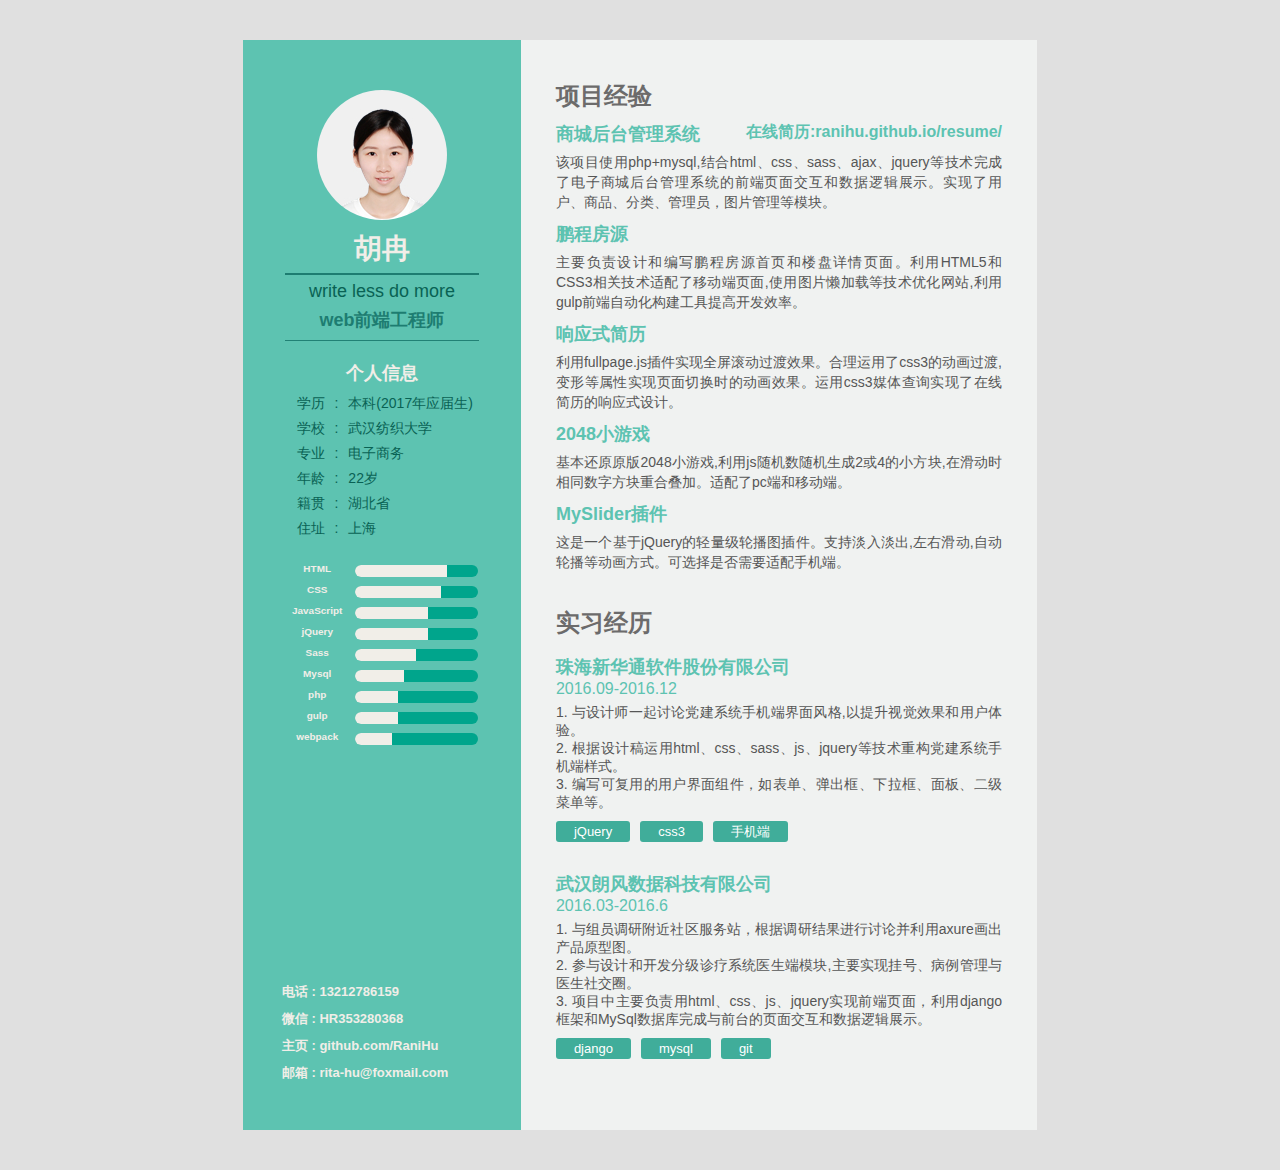
==== commit 238dd7ad: "编辑项目经验" ====
--- a/index.html
+++ b/index.html
@@ -121,7 +121,7 @@
         <!-- 项目经验-->
         <div class="experience">
             <h1 class="title">项目经验</h1>
-            <div class="online-cv"><a href="http://ranihu.github.io/resume/">在线简历:ranihu.github.io/resume/</a></div>
+            <a href="http://ranihu.github.io/resume" class="online-cv">在线简历:ranihu.github.io/resume/</a>
             <div class="detail-info">
                 <a href="https://github.com/RaniHu/shoppingStore" class="project-title">商城后台管理系统</a>
                 <p class="experience-info">
@@ -138,7 +138,7 @@
                 <a href="https://github.com/RaniHu/resume" class="project-title">响应式简历</a>
 
                 <p class="experience-info">
-                    利用fullpage.js插件实现鼠标滚动与手指滑动过渡效果。合理运用了css3的动画过渡,变形等属性实现一些图片文字的动画效果。运用css3媒体查询实现了在线简历的响应式设计。
+                    利用fullpage.js插件实现全屏滚动过渡效果。合理运用了css3的动画过渡,变形等属性实现页面切换时的动画效果。运用css3媒体查询实现了在线简历的响应式设计。
                 </p>
             </div>
             <div class="detail-info">
